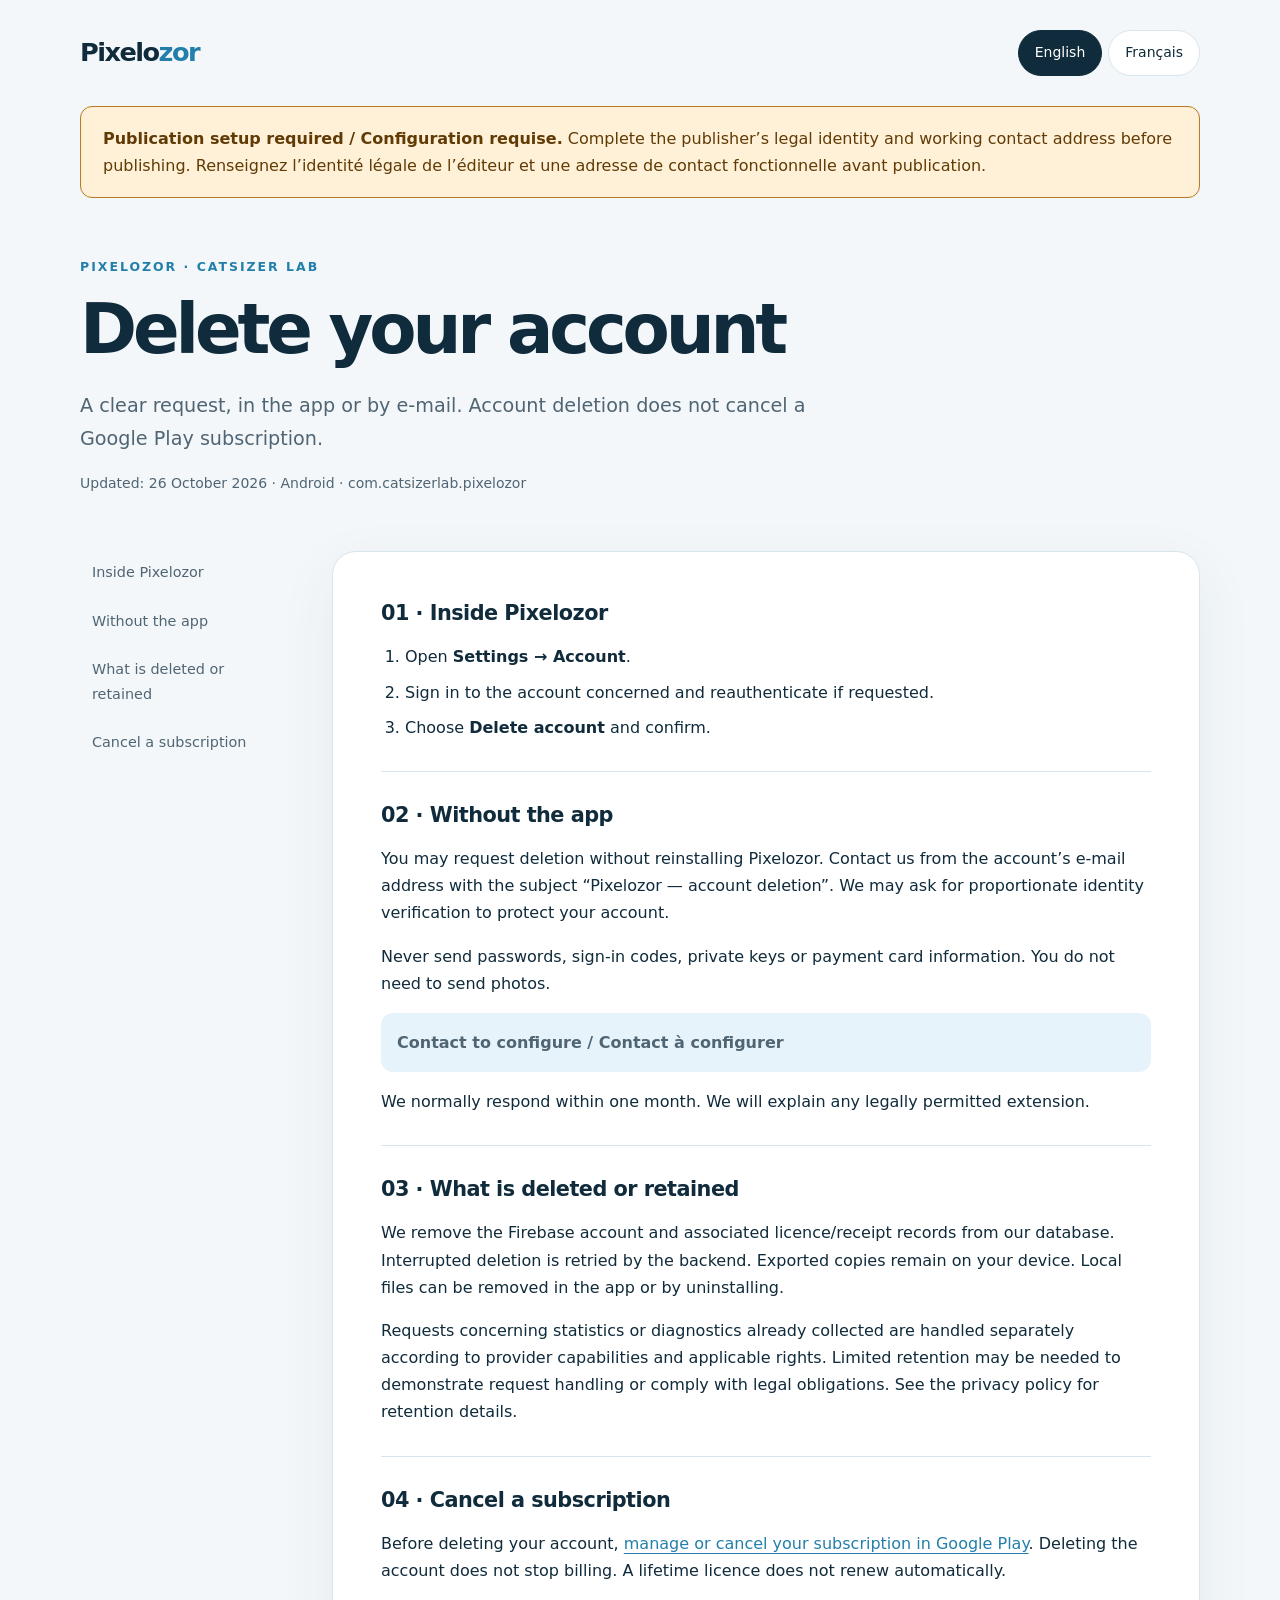
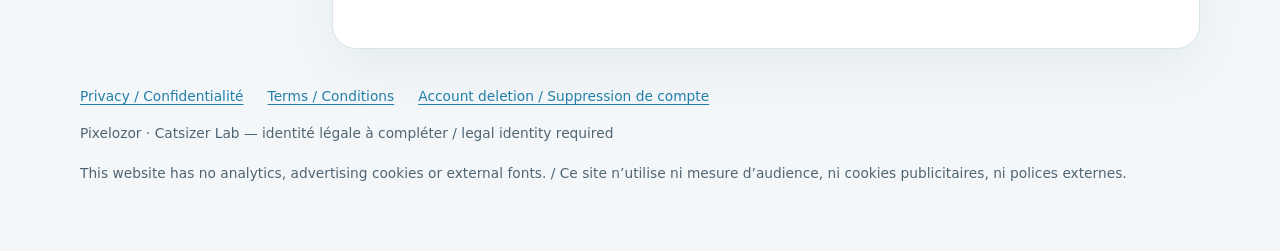
==== delete-account.html @ 0ebd1e47 "Add files via upload" ====
<!doctype html>
<html lang="en"><head><meta charset="utf-8"><meta name="viewport" content="width=device-width,initial-scale=1"><meta name="color-scheme" content="light dark"><meta name="referrer" content="no-referrer"><meta name="description" content="Pixelozor — Delete your account. Local photo tools by Catsizer Lab."><title>Pixelozor — Delete your account / Supprimer votre compte</title><link rel="stylesheet" href="style.css"><script defer src="site-config.js"></script><script defer src="site.js"></script></head>
<body><a class="skip" href="#main">Skip to content / Aller au contenu</a><header><a class="brand" href="index.html">Pixelo<span>zor</span></a><div class="langs" aria-label="Language / Langue"><button type="button" data-set-lang="en" aria-pressed="true">English</button><button type="button" data-set-lang="fr" aria-pressed="false">Français</button></div></header><main id="main"><div class="draft" data-draft><strong>Publication setup required / Configuration requise.</strong> Complete the publisher’s legal identity and working contact address before publishing. Renseignez l’identité légale de l’éditeur et une adresse de contact fonctionnelle avant publication.</div><div data-lang="en"><div class="hero"><div class="eyebrow">Pixelozor · Catsizer Lab</div><h1>Delete your account</h1><p class="lead">A clear request, in the app or by e-mail. Account deletion does not cancel a Google Play subscription.</p><p class="meta">Updated: 26 October 2026 · Android · com.catsizerlab.pixelozor</p></div><div class="layout"><aside aria-label="Sommaire / Contents"><a href="#en-1">Inside Pixelozor</a><a href="#en-2">Without the app</a><a href="#en-3">What is deleted or retained</a><a href="#en-4">Cancel a subscription</a></aside><article><section id="en-1"><h2>01 · Inside Pixelozor</h2><ol><li>Open <strong>Settings → Account</strong>.</li><li>Sign in to the account concerned and reauthenticate if requested.</li><li>Choose <strong>Delete account</strong> and confirm.</li></ol></section><section id="en-2"><h2>02 · Without the app</h2><p>You may request deletion without reinstalling Pixelozor. Contact us from the account’s e-mail address with the subject “Pixelozor — account deletion”. We may ask for proportionate identity verification to protect your account.</p><p>Never send passwords, sign-in codes, private keys or payment card information. You do not need to send photos.</p><a class="contact" data-support>Contact to configure / Contact à configurer</a><p>We normally respond within one month. We will explain any legally permitted extension.</p></section><section id="en-3"><h2>03 · What is deleted or retained</h2><p>We remove the Firebase account and associated licence/receipt records from our database. Interrupted deletion is retried by the backend. Exported copies remain on your device. Local files can be removed in the app or by uninstalling.</p><p>Requests concerning statistics or diagnostics already collected are handled separately according to provider capabilities and applicable rights. Limited retention may be needed to demonstrate request handling or comply with legal obligations. See the privacy policy for retention details.</p></section><section id="en-4"><h2>04 · Cancel a subscription</h2><p>Before deleting your account, <a href="https://play.google.com/store/account/subscriptions?package=com.catsizerlab.pixelozor">manage or cancel your subscription in Google Play</a>. Deleting the account does not stop billing. A lifetime licence does not renew automatically.</p></section></article></div></div><div data-lang="fr"><div class="hero"><div class="eyebrow">Pixelozor · Catsizer Lab</div><h1>Supprimer votre compte</h1><p class="lead">Une demande claire, dans l’app ou par e-mail. La suppression du compte ne résilie pas un abonnement Google Play.</p><p class="meta">Mise à jour : 26 octobre 2026 · Android · com.catsizerlab.pixelozor</p></div><div class="layout"><aside aria-label="Sommaire / Contents"><a href="#fr-1">Depuis Pixelozor</a><a href="#fr-2">Sans accès à l’app</a><a href="#fr-3">Ce qui est supprimé ou conservé</a><a href="#fr-4">Annuler un abonnement</a></aside><article><section id="fr-1"><h2>01 · Depuis Pixelozor</h2><ol><li>Ouvrez <strong>Réglages → Compte</strong>.</li><li>Connectez-vous au compte concerné, puis confirmez à nouveau votre identité si demandé.</li><li>Choisissez <strong>Supprimer le compte</strong> et confirmez.</li></ol></section><section id="fr-2"><h2>02 · Sans accès à l’app</h2><p>Vous pouvez demander la suppression sans réinstaller Pixelozor. Écrivez depuis l’adresse du compte et indiquez « Pixelozor — suppression de compte ». Nous pouvons demander une vérification proportionnée pour protéger votre compte.</p><p>N’envoyez jamais de mot de passe, de code de connexion, de clé privée ou de données bancaires. Une demande ne nécessite pas d’envoyer vos photos.</p><a class="contact" data-support>Contact to configure / Contact à configurer</a><p>Nous répondons en principe sous un mois. Si une prolongation légale est nécessaire, nous vous en informerons.</p></section><section id="fr-3"><h2>03 · Ce qui est supprimé ou conservé</h2><p>Nous supprimons le compte Firebase et les reçus/droits de licence associés dans notre base. Une suppression interrompue est reprise par le backend. Les copies exportées restent sur votre appareil. Les fichiers locaux peuvent être supprimés depuis l’app ou via sa désinstallation.</p><p>Une demande portant sur des statistiques ou diagnostics déjà collectés est traitée séparément selon les possibilités des fournisseurs et les droits applicables. Certaines preuves de traitement ou obligations légales peuvent exiger une conservation limitée. Consultez la politique de confidentialité pour les durées.</p></section><section id="fr-4"><h2>04 · Annuler un abonnement</h2><p>Avant de supprimer un compte, <a href="https://play.google.com/store/account/subscriptions?package=com.catsizerlab.pixelozor">gérez ou annulez votre abonnement dans Google Play</a>. La suppression du compte n’annule pas la facturation. Une licence à vie n’a pas de renouvellement automatique.</p></section></article></div></div></main><footer><nav><a data-page-link="index.html" href="index.html">Privacy / Confidentialité</a><a data-page-link="terms.html" href="terms.html">Terms / Conditions</a><a data-page-link="delete-account.html" href="delete-account.html">Account deletion / Suppression de compte</a></nav><p>Pixelozor · <span data-operator>Catsizer Lab — legal identity to complete / identité légale à compléter</span><br><span data-address></span></p><p>This website has no analytics, advertising cookies or external fonts. / Ce site n’utilise ni mesure d’audience, ni cookies publicitaires, ni polices externes.</p></footer></body></html>
---- style.css ----
@charset "UTF-8";
:root{color-scheme:light dark;--bg:#f3f7fa;--paper:#fff;--ink:#102b3b;--muted:#506573;--line:#d9e5ec;--accent:#237fa9;--soft:#e7f3fa;--warn:#fff1d8;--shadow:0 18px 60px #143d3610}
*{box-sizing:border-box}html{scroll-behavior:smooth;scroll-padding-top:1.5rem}body{margin:0;background:var(--bg);color:var(--ink);font:1rem/1.7 system-ui,-apple-system,BlinkMacSystemFont,"Segoe UI",sans-serif;overflow-wrap:anywhere}a{color:var(--accent);text-underline-offset:.22em}button,a{-webkit-tap-highlight-color:transparent}button:focus-visible,a:focus-visible{outline:3px solid var(--accent);outline-offset:5px}header,main,footer{width:min(1120px,calc(100% - 40px));margin:auto}header{display:flex;align-items:center;justify-content:space-between;gap:20px;padding:30px 0;flex-wrap:wrap}.brand{text-decoration:none;color:var(--ink);font-weight:850;font-size:1.6rem;letter-spacing:-.06em}.brand span{color:var(--accent)}.langs{display:flex;gap:6px}.langs button{border:1px solid var(--line);background:var(--paper);color:var(--ink);border-radius:999px;padding:10px 16px;font:inherit;font-size:.875rem;cursor:pointer}.langs button[aria-pressed=true]{background:var(--ink);color:var(--paper);border-color:var(--ink)}.eyebrow{color:var(--accent);font-size:.78rem;font-weight:750;letter-spacing:.16em;text-transform:uppercase}.hero{padding:30px 0 40px;max-width:850px}h1{font-size:clamp(2.2rem,6vw,4.3rem);line-height:1.06;letter-spacing:-.06em;margin:16px 0 24px}h2{font-size:1.3rem;line-height:1.3;letter-spacing:-.025em;margin:0 0 16px}h3{font-size:1.05rem;margin:24px 0 8px}p{margin:0 0 16px}.lead{font-size:1.2rem;color:var(--muted);max-width:65ch}.meta{color:var(--muted);font-size:.875rem}.layout{display:grid;grid-template-columns:220px minmax(0,1fr);gap:32px;align-items:start}aside{position:sticky;top:24px;display:grid;gap:6px;font-size:.9rem}aside a{padding:9px 12px;border-radius:10px;text-decoration:none;color:var(--muted)}aside a:hover{background:var(--soft);color:var(--accent)}article{background:var(--paper);border:1px solid var(--line);border-radius:24px;padding:clamp(20px,5vw,48px);box-shadow:var(--shadow);min-width:0}section+section{border-top:1px solid var(--line);padding-top:30px;margin-top:30px}.callout{padding:20px 24px;border-radius:16px;background:var(--soft);margin:0 0 24px}.draft{padding:18px 22px;border:1px solid #b77922;border-radius:12px;background:var(--warn);margin-bottom:28px;color:#613b05}.cards{display:grid;grid-template-columns:repeat(3,minmax(0,1fr));gap:12px;margin:0 0 28px}.card{border:1px solid var(--line);background:var(--paper);border-radius:16px;padding:18px;font-size:.9rem}.card strong{display:block;font-size:1rem;margin-bottom:6px}.tablewrap{overflow-x:auto;margin-bottom:20px}table{border-collapse:collapse;width:100%;font-size:.9rem}th,td{text-align:start;border-bottom:1px solid var(--line);padding:12px;vertical-align:top}th{background:var(--soft)}ul,ol{padding-inline-start:24px}li+li{margin-top:8px}.contact{display:block;background:var(--soft);border-radius:12px;padding:16px;margin:16px 0;text-decoration:none;font-weight:650}.contact[aria-disabled=true]{color:var(--muted)}footer{padding:36px 0 50px;color:var(--muted);font-size:.86rem}footer nav{display:flex;gap:12px 24px;flex-wrap:wrap;margin-bottom:14px}[hidden]{display:none!important}.skip{position:absolute;top:0;left:20px;transform:translateY(-150%);background:var(--paper);padding:10px;z-index:2}.skip:focus{top:10px;transform:none}
@media(max-width:760px){.layout{grid-template-columns:1fr;gap:20px}aside{position:static;display:flex;flex-wrap:wrap;gap:3px;border-bottom:1px solid var(--line);padding-bottom:18px}.cards{grid-template-columns:1fr}.hero{padding-top:12px}header{padding:20px 0}article{border-radius:18px}.lead{font-size:1.08rem}}
@media(prefers-color-scheme:dark){:root{--bg:#0b1924;--paper:#152b38;--ink:#edf5fa;--muted:#b5c8d3;--line:#304b5c;--accent:#69d6ed;--soft:#203a48;--warn:#3c2d12;--shadow:none}.draft{color:#ffe2af}.langs button[aria-pressed=true]{color:#142a2e}}
@media(prefers-reduced-motion:reduce){html{scroll-behavior:auto}}
@media print{header,.langs,aside,.skip,.draft{display:none}body{background:white;color:black}main,footer{width:100%}.layout{display:block}article{border:0;box-shadow:none;padding:0}h1{font-size:30pt}section{break-inside:avoid}a{color:inherit}}
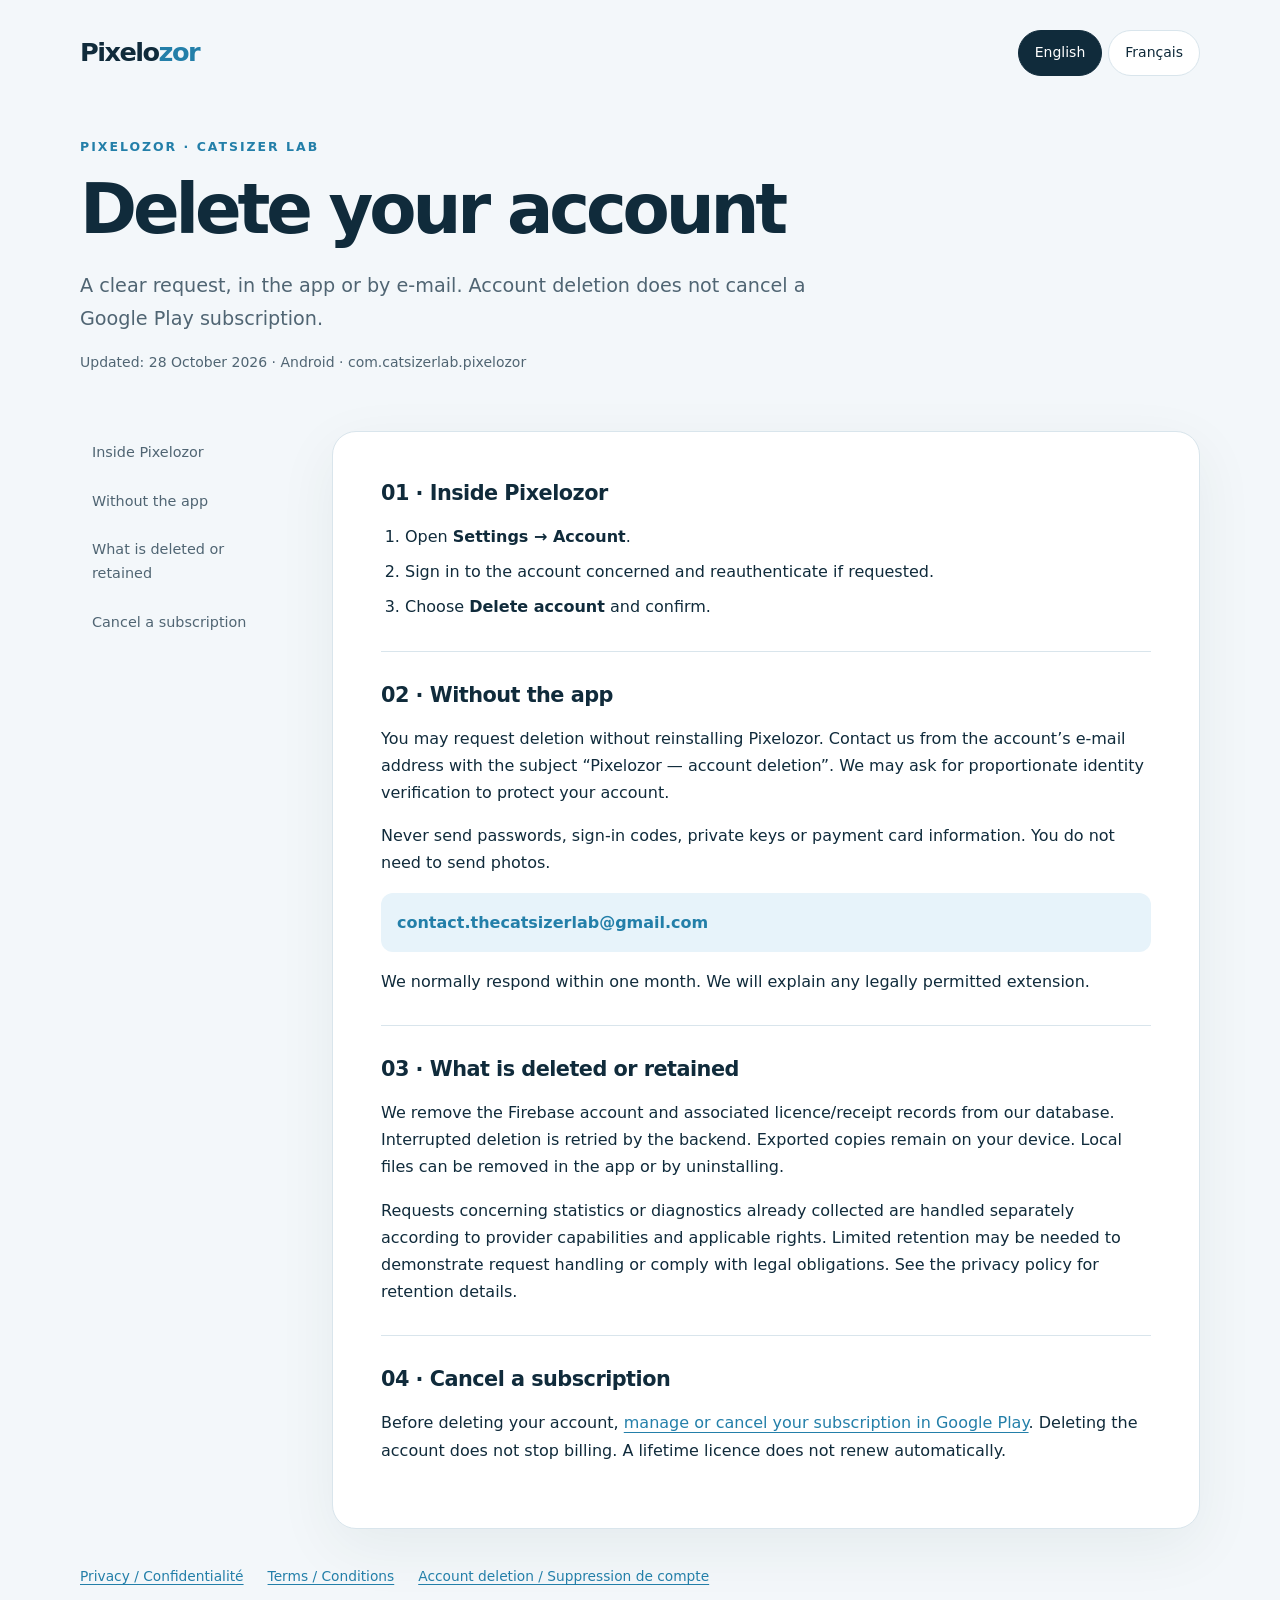
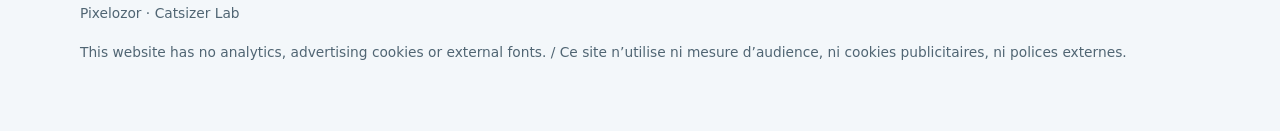
==== commit dbaa1f50: "Render legal contacts without JavaScript and refresh policy date" ====
--- a/delete-account.html
+++ b/delete-account.html
@@ -1,3 +1,3 @@
 <!doctype html>
 <html lang="en"><head><meta charset="utf-8"><meta name="viewport" content="width=device-width,initial-scale=1"><meta name="color-scheme" content="light dark"><meta name="referrer" content="no-referrer"><meta name="description" content="Pixelozor — Delete your account. Local photo tools by Catsizer Lab."><title>Pixelozor — Delete your account / Supprimer votre compte</title><link rel="stylesheet" href="style.css"><script defer src="site-config.js"></script><script defer src="site.js"></script></head>
-<body><a class="skip" href="#main">Skip to content / Aller au contenu</a><header><a class="brand" href="index.html">Pixelo<span>zor</span></a><div class="langs" aria-label="Language / Langue"><button type="button" data-set-lang="en" aria-pressed="true">English</button><button type="button" data-set-lang="fr" aria-pressed="false">Français</button></div></header><main id="main"><div class="draft" data-draft><strong>Publication setup required / Configuration requise.</strong> Complete the publisher’s legal identity and working contact address before publishing. Renseignez l’identité légale de l’éditeur et une adresse de contact fonctionnelle avant publication.</div><div data-lang="en"><div class="hero"><div class="eyebrow">Pixelozor · Catsizer Lab</div><h1>Delete your account</h1><p class="lead">A clear request, in the app or by e-mail. Account deletion does not cancel a Google Play subscription.</p><p class="meta">Updated: 26 October 2026 · Android · com.catsizerlab.pixelozor</p></div><div class="layout"><aside aria-label="Sommaire / Contents"><a href="#en-1">Inside Pixelozor</a><a href="#en-2">Without the app</a><a href="#en-3">What is deleted or retained</a><a href="#en-4">Cancel a subscription</a></aside><article><section id="en-1"><h2>01 · Inside Pixelozor</h2><ol><li>Open <strong>Settings → Account</strong>.</li><li>Sign in to the account concerned and reauthenticate if requested.</li><li>Choose <strong>Delete account</strong> and confirm.</li></ol></section><section id="en-2"><h2>02 · Without the app</h2><p>You may request deletion without reinstalling Pixelozor. Contact us from the account’s e-mail address with the subject “Pixelozor — account deletion”. We may ask for proportionate identity verification to protect your account.</p><p>Never send passwords, sign-in codes, private keys or payment card information. You do not need to send photos.</p><a class="contact" data-support>Contact to configure / Contact à configurer</a><p>We normally respond within one month. We will explain any legally permitted extension.</p></section><section id="en-3"><h2>03 · What is deleted or retained</h2><p>We remove the Firebase account and associated licence/receipt records from our database. Interrupted deletion is retried by the backend. Exported copies remain on your device. Local files can be removed in the app or by uninstalling.</p><p>Requests concerning statistics or diagnostics already collected are handled separately according to provider capabilities and applicable rights. Limited retention may be needed to demonstrate request handling or comply with legal obligations. See the privacy policy for retention details.</p></section><section id="en-4"><h2>04 · Cancel a subscription</h2><p>Before deleting your account, <a href="https://play.google.com/store/account/subscriptions?package=com.catsizerlab.pixelozor">manage or cancel your subscription in Google Play</a>. Deleting the account does not stop billing. A lifetime licence does not renew automatically.</p></section></article></div></div><div data-lang="fr"><div class="hero"><div class="eyebrow">Pixelozor · Catsizer Lab</div><h1>Supprimer votre compte</h1><p class="lead">Une demande claire, dans l’app ou par e-mail. La suppression du compte ne résilie pas un abonnement Google Play.</p><p class="meta">Mise à jour : 26 octobre 2026 · Android · com.catsizerlab.pixelozor</p></div><div class="layout"><aside aria-label="Sommaire / Contents"><a href="#fr-1">Depuis Pixelozor</a><a href="#fr-2">Sans accès à l’app</a><a href="#fr-3">Ce qui est supprimé ou conservé</a><a href="#fr-4">Annuler un abonnement</a></aside><article><section id="fr-1"><h2>01 · Depuis Pixelozor</h2><ol><li>Ouvrez <strong>Réglages → Compte</strong>.</li><li>Connectez-vous au compte concerné, puis confirmez à nouveau votre identité si demandé.</li><li>Choisissez <strong>Supprimer le compte</strong> et confirmez.</li></ol></section><section id="fr-2"><h2>02 · Sans accès à l’app</h2><p>Vous pouvez demander la suppression sans réinstaller Pixelozor. Écrivez depuis l’adresse du compte et indiquez « Pixelozor — suppression de compte ». Nous pouvons demander une vérification proportionnée pour protéger votre compte.</p><p>N’envoyez jamais de mot de passe, de code de connexion, de clé privée ou de données bancaires. Une demande ne nécessite pas d’envoyer vos photos.</p><a class="contact" data-support>Contact to configure / Contact à configurer</a><p>Nous répondons en principe sous un mois. Si une prolongation légale est nécessaire, nous vous en informerons.</p></section><section id="fr-3"><h2>03 · Ce qui est supprimé ou conservé</h2><p>Nous supprimons le compte Firebase et les reçus/droits de licence associés dans notre base. Une suppression interrompue est reprise par le backend. Les copies exportées restent sur votre appareil. Les fichiers locaux peuvent être supprimés depuis l’app ou via sa désinstallation.</p><p>Une demande portant sur des statistiques ou diagnostics déjà collectés est traitée séparément selon les possibilités des fournisseurs et les droits applicables. Certaines preuves de traitement ou obligations légales peuvent exiger une conservation limitée. Consultez la politique de confidentialité pour les durées.</p></section><section id="fr-4"><h2>04 · Annuler un abonnement</h2><p>Avant de supprimer un compte, <a href="https://play.google.com/store/account/subscriptions?package=com.catsizerlab.pixelozor">gérez ou annulez votre abonnement dans Google Play</a>. La suppression du compte n’annule pas la facturation. Une licence à vie n’a pas de renouvellement automatique.</p></section></article></div></div></main><footer><nav><a data-page-link="index.html" href="index.html">Privacy / Confidentialité</a><a data-page-link="terms.html" href="terms.html">Terms / Conditions</a><a data-page-link="delete-account.html" href="delete-account.html">Account deletion / Suppression de compte</a></nav><p>Pixelozor · <span data-operator>Catsizer Lab — legal identity to complete / identité légale à compléter</span><br><span data-address></span></p><p>This website has no analytics, advertising cookies or external fonts. / Ce site n’utilise ni mesure d’audience, ni cookies publicitaires, ni polices externes.</p></footer></body></html>+<body><a class="skip" href="#main">Skip to content / Aller au contenu</a><header><a class="brand" href="index.html">Pixelo<span>zor</span></a><div class="langs" aria-label="Language / Langue"><button type="button" data-set-lang="en" aria-pressed="true">English</button><button type="button" data-set-lang="fr" aria-pressed="false">Français</button></div></header><main id="main"><div data-lang="en"><div class="hero"><div class="eyebrow">Pixelozor · Catsizer Lab</div><h1>Delete your account</h1><p class="lead">A clear request, in the app or by e-mail. Account deletion does not cancel a Google Play subscription.</p><p class="meta">Updated: 28 October 2026 · Android · com.catsizerlab.pixelozor</p></div><div class="layout"><aside aria-label="Sommaire / Contents"><a href="#en-1">Inside Pixelozor</a><a href="#en-2">Without the app</a><a href="#en-3">What is deleted or retained</a><a href="#en-4">Cancel a subscription</a></aside><article><section id="en-1"><h2>01 · Inside Pixelozor</h2><ol><li>Open <strong>Settings → Account</strong>.</li><li>Sign in to the account concerned and reauthenticate if requested.</li><li>Choose <strong>Delete account</strong> and confirm.</li></ol></section><section id="en-2"><h2>02 · Without the app</h2><p>You may request deletion without reinstalling Pixelozor. Contact us from the account’s e-mail address with the subject “Pixelozor — account deletion”. We may ask for proportionate identity verification to protect your account.</p><p>Never send passwords, sign-in codes, private keys or payment card information. You do not need to send photos.</p><a class="contact" data-support href="mailto:contact.thecatsizerlab@gmail.com?subject=Pixelozor%20-%20account%20deletion">contact.thecatsizerlab@gmail.com</a><p>We normally respond within one month. We will explain any legally permitted extension.</p></section><section id="en-3"><h2>03 · What is deleted or retained</h2><p>We remove the Firebase account and associated licence/receipt records from our database. Interrupted deletion is retried by the backend. Exported copies remain on your device. Local files can be removed in the app or by uninstalling.</p><p>Requests concerning statistics or diagnostics already collected are handled separately according to provider capabilities and applicable rights. Limited retention may be needed to demonstrate request handling or comply with legal obligations. See the privacy policy for retention details.</p></section><section id="en-4"><h2>04 · Cancel a subscription</h2><p>Before deleting your account, <a href="https://play.google.com/store/account/subscriptions?package=com.catsizerlab.pixelozor">manage or cancel your subscription in Google Play</a>. Deleting the account does not stop billing. A lifetime licence does not renew automatically.</p></section></article></div></div><div data-lang="fr"><div class="hero"><div class="eyebrow">Pixelozor · Catsizer Lab</div><h1>Supprimer votre compte</h1><p class="lead">Une demande claire, dans l’app ou par e-mail. La suppression du compte ne résilie pas un abonnement Google Play.</p><p class="meta">Mise à jour : 28 octobre 2026 · Android · com.catsizerlab.pixelozor</p></div><div class="layout"><aside aria-label="Sommaire / Contents"><a href="#fr-1">Depuis Pixelozor</a><a href="#fr-2">Sans accès à l’app</a><a href="#fr-3">Ce qui est supprimé ou conservé</a><a href="#fr-4">Annuler un abonnement</a></aside><article><section id="fr-1"><h2>01 · Depuis Pixelozor</h2><ol><li>Ouvrez <strong>Réglages → Compte</strong>.</li><li>Connectez-vous au compte concerné, puis confirmez à nouveau votre identité si demandé.</li><li>Choisissez <strong>Supprimer le compte</strong> et confirmez.</li></ol></section><section id="fr-2"><h2>02 · Sans accès à l’app</h2><p>Vous pouvez demander la suppression sans réinstaller Pixelozor. Écrivez depuis l’adresse du compte et indiquez « Pixelozor — suppression de compte ». Nous pouvons demander une vérification proportionnée pour protéger votre compte.</p><p>N’envoyez jamais de mot de passe, de code de connexion, de clé privée ou de données bancaires. Une demande ne nécessite pas d’envoyer vos photos.</p><a class="contact" data-support href="mailto:contact.thecatsizerlab@gmail.com?subject=Pixelozor%20-%20account%20deletion">contact.thecatsizerlab@gmail.com</a><p>Nous répondons en principe sous un mois. Si une prolongation légale est nécessaire, nous vous en informerons.</p></section><section id="fr-3"><h2>03 · Ce qui est supprimé ou conservé</h2><p>Nous supprimons le compte Firebase et les reçus/droits de licence associés dans notre base. Une suppression interrompue est reprise par le backend. Les copies exportées restent sur votre appareil. Les fichiers locaux peuvent être supprimés depuis l’app ou via sa désinstallation.</p><p>Une demande portant sur des statistiques ou diagnostics déjà collectés est traitée séparément selon les possibilités des fournisseurs et les droits applicables. Certaines preuves de traitement ou obligations légales peuvent exiger une conservation limitée. Consultez la politique de confidentialité pour les durées.</p></section><section id="fr-4"><h2>04 · Annuler un abonnement</h2><p>Avant de supprimer un compte, <a href="https://play.google.com/store/account/subscriptions?package=com.catsizerlab.pixelozor">gérez ou annulez votre abonnement dans Google Play</a>. La suppression du compte n’annule pas la facturation. Une licence à vie n’a pas de renouvellement automatique.</p></section></article></div></div></main><footer><nav><a data-page-link="index.html" href="index.html">Privacy / Confidentialité</a><a data-page-link="terms.html" href="terms.html">Terms / Conditions</a><a data-page-link="delete-account.html" href="delete-account.html">Account deletion / Suppression de compte</a></nav><p>Pixelozor · <span data-operator>Catsizer Lab</span><br><span data-address></span></p><p>This website has no analytics, advertising cookies or external fonts. / Ce site n’utilise ni mesure d’audience, ni cookies publicitaires, ni polices externes.</p></footer></body></html>
